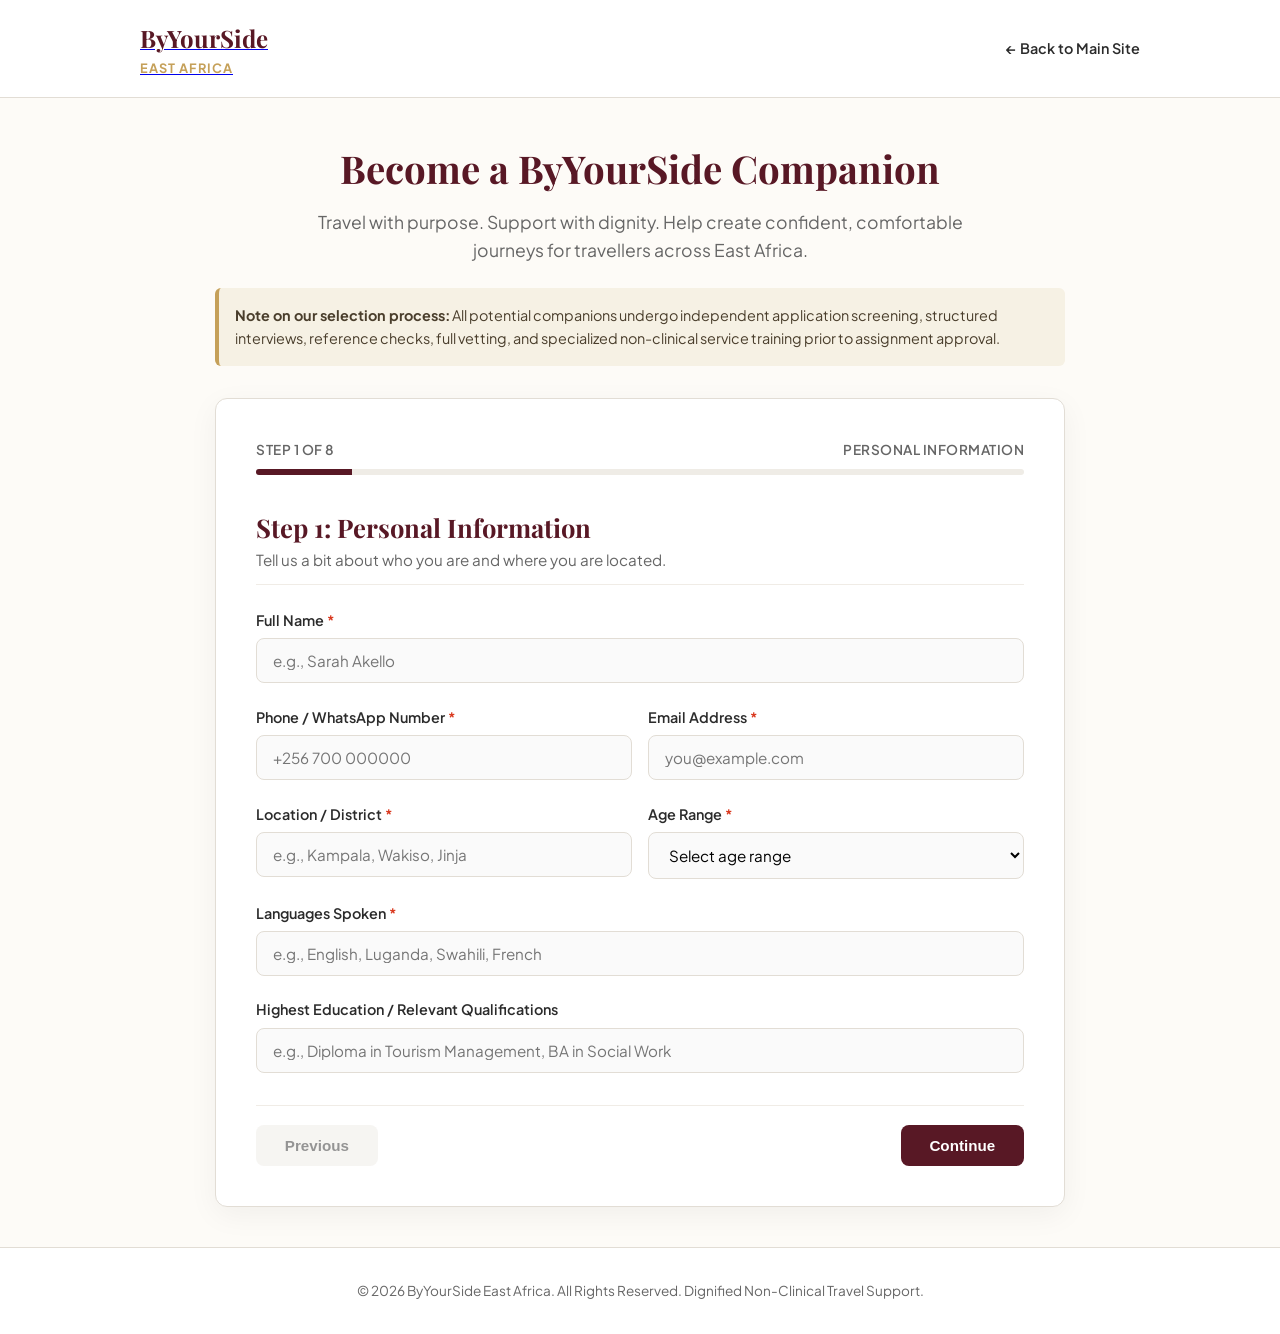
==== companion-application.html @ cb04f6d5 "Add files via upload" ====
<!DOCTYPE html>
<html lang="en">
<head>
    <meta charset="UTF-8">
    <meta name="viewport" content="width=device-width, initial-scale=1.0">
    <title>Become a ByYourSide Companion | ByYourSide East Africa</title>
    <!-- Brand Fonts -->
    <link rel="preconnect" href="https://fonts.googleapis.com">
    <link rel="preconnect" href="https://fonts.gstatic.com" crossorigin>
    <link href="https://fonts.googleapis.com/css2?family=Playfair+Display:ital,wght@0,600;0,700;1,400&family=Plus+Jakarta+Sans:wght@400;500;600;700&display=swap" rel="stylesheet">

    <style>
        /* ==========================================================================
           1. BRAND PALETTE & CSS VARIABLES
           ========================================================================== */
        :root {
            --primary-burgundy: #581825;
            --primary-hover: #40101a;
            --accent-gold: #C5A059;
            --sand-bg: #FDFBF7;
            --card-white: #FFFFFF;
            --text-dark: #2B2B2B;
            --text-muted: #666666;
            --border-color: #E2DDD5;
            --error-red: #D9381E;
            --success-green: #2E7D32;
            --radius: 12px;
            --shadow: 0 8px 30px rgba(0, 0, 0, 0.05);
        }

        /* Reset & Base Styles */
        * {
            box-sizing: border-box;
            margin: 0;
            padding: 0;
        }

        body {
            font-family: 'Plus Jakarta Sans', sans-serif;
            background-color: var(--sand-bg);
            color: var(--text-dark);
            line-height: 1.6;
            display: flex;
            flex-direction: column;
            min-height: 100vh;
        }

        h1, h2, h3, .logo-text {
            font-family: 'Playfair Display', serif;
        }

        /* Header / Brand Navigation */
        .app-header {
            background-color: var(--card-white);
            border-bottom: 1px solid var(--border-color);
            padding: 1.2rem 2rem;
        }

        .header-container {
            max-width: 1000px;
            margin: 0 auto;
            display: flex;
            justify-content: space-between;
            align-items: center;
        }

        .logo-text {
            font-size: 1.5rem;
            font-weight: 700;
            color: var(--primary-burgundy);
            text-decoration: none;
        }

        .logo-text small {
            font-size: 0.8rem;
            color: var(--accent-gold);
            display: block;
            font-family: 'Plus Jakarta Sans', sans-serif;
            letter-spacing: 1px;
            text-transform: uppercase;
        }

        .btn-back {
            text-decoration: none;
            color: var(--text-dark);
            font-size: 0.9rem;
            font-weight: 600;
            transition: color 0.2s ease;
        }

        .btn-back:hover {
            color: var(--primary-burgundy);
        }

        /* Main Container Layout */
        .main-wrapper {
            flex: 1;
            max-width: 850px;
            width: 90%;
            margin: 2.5rem auto;
        }

        /* Hero Text Card */
        .hero-card {
            text-align: center;
            margin-bottom: 2rem;
        }

        .hero-card h1 {
            font-size: 2.4rem;
            color: var(--primary-burgundy);
            margin-bottom: 0.5rem;
        }

        .tagline {
            font-size: 1.1rem;
            color: var(--text-muted);
            max-width: 650px;
            margin: 0 auto 1.5rem auto;
        }

        .process-notice {
            background-color: rgba(197, 160, 89, 0.12);
            border-left: 4px solid var(--accent-gold);
            padding: 1rem;
            border-radius: 6px;
            font-size: 0.9rem;
            text-align: left;
            color: #4A3E2C;
        }

        /* Multi-Step Card Structure */
        .form-container {
            background: var(--card-white);
            border: 1px solid var(--border-color);
            border-radius: var(--radius);
            padding: 2.5rem;
            box-shadow: var(--shadow);
        }

        /* Progress Bar */
        .progress-bar-wrapper {
            margin-bottom: 2rem;
        }

        .progress-status {
            display: flex;
            justify-content: space-between;
            font-size: 0.85rem;
            font-weight: 600;
            color: var(--text-muted);
            margin-bottom: 0.5rem;
            text-transform: uppercase;
            letter-spacing: 0.5px;
        }

        .progress-track {
            height: 6px;
            background: #EFECE6;
            border-radius: 3px;
            overflow: hidden;
        }

        .progress-fill {
            height: 100%;
            width: 12.5%;
            background-color: var(--primary-burgundy);
            transition: width 0.3s ease;
        }

        /* Step Logic Display */
        .form-step {
            display: none;
        }

        .form-step.active {
            display: block;
        }

        .step-header {
            margin-bottom: 1.5rem;
            border-bottom: 1px solid #F0ECE6;
            padding-bottom: 0.75rem;
        }

        .step-header h2 {
            color: var(--primary-burgundy);
            font-size: 1.6rem;
        }

        .step-header p {
            font-size: 0.95rem;
            color: var(--text-muted);
        }

        /* Form Inputs & Grids */
        .form-group {
            margin-bottom: 1.4rem;
            display: flex;
            flex-direction: column;
        }

        .form-grid-2 {
            display: grid;
            grid-template-columns: 1fr 1fr;
            gap: 1rem;
        }

        .form-grid-3 {
            display: grid;
            grid-template-columns: 1fr 1fr 1fr;
            gap: 1rem;
        }

        label {
            font-weight: 600;
            font-size: 0.9rem;
            margin-bottom: 0.4rem;
        }

        .req {
            color: var(--error-red);
        }

        input[type="text"],
        input[type="tel"],
        input[type="email"],
        input[type="file"],
        select,
        textarea {
            width: 100%;
            padding: 0.75rem 1rem;
            border: 1px solid var(--border-color);
            border-radius: 8px;
            font-family: inherit;
            font-size: 0.95rem;
            background-color: #FAFAFA;
            transition: border-color 0.2s;
        }

        input:focus, select:focus, textarea:focus {
            outline: none;
            border-color: var(--primary-burgundy);
            background-color: #FFF;
        }

        textarea {
            resize: vertical;
        }

        /* Checkbox Cards & Stacks */
        .checkbox-grid {
            display: grid;
            grid-template-columns: repeat(auto-fit, minmax(240px, 1fr));
            gap: 0.75rem;
        }

        .checkbox-stack {
            display: flex;
            flex-direction: column;
            gap: 0.75rem;
        }

        .checkbox-card {
            display: flex;
            align-items: center;
            gap: 0.6rem;
            border: 1px solid var(--border-color);
            padding: 0.75rem 1rem;
            border-radius: 8px;
            cursor: pointer;
            font-weight: 500;
            font-size: 0.9rem;
            background-color: #FAFAFA;
        }

        .checkbox-card:hover {
            border-color: var(--accent-gold);
            background-color: #FFF;
        }

        .checkbox-card input[type="checkbox"] {
            width: 16px;
            height: 16px;
            accent-color: var(--primary-burgundy);
        }

        .reference-block {
            background-color: #FAFAFA;
            border: 1px solid var(--border-color);
            padding: 1.2rem;
            border-radius: 8px;
            margin-bottom: 1.2rem;
        }

        .reference-block h3 {
            font-size: 1.1rem;
            color: var(--primary-burgundy);
            margin-bottom: 0.8rem;
        }

        /* Validation UI */
        .error-msg, .error-msg-checkbox {
            color: var(--error-red);
            font-size: 0.8rem;
            margin-top: 0.3rem;
            display: none;
        }

        .invalid input, .invalid select, .invalid textarea {
            border-color: var(--error-red);
        }

        .invalid .error-msg, .invalid .error-msg-checkbox {
            display: block;
        }

        .help-text {
            font-size: 0.8rem;
            color: var(--text-muted);
            margin-top: 0.2rem;
        }

        .security-note {
            font-size: 0.85rem;
            background-color: #F4F6F8;
            padding: 0.8rem 1rem;
            border-radius: 6px;
            color: var(--text-muted);
        }

        .declaration-card {
            background-color: #FAF8F5;
            border: 1px dashed var(--accent-gold);
            padding: 1.2rem;
            border-radius: 8px;
            font-style: italic;
            font-size: 0.95rem;
            margin-bottom: 1.2rem;
        }

        .checkbox-single {
            flex-direction: row;
            align-items: flex-start;
        }

        .checkbox-label {
            display: flex;
            gap: 0.6rem;
            font-weight: 500;
            font-size: 0.9rem;
            cursor: pointer;
        }

        .checkbox-label input {
            margin-top: 0.2rem;
            accent-color: var(--primary-burgundy);
        }

        /* Action Buttons */
        .form-actions {
            display: flex;
            justify-content: space-between;
            margin-top: 2rem;
            padding-top: 1.2rem;
            border-top: 1px solid #F0ECE6;
        }

        .btn {
            padding: 0.75rem 1.8rem;
            border-radius: 8px;
            font-weight: 600;
            font-size: 0.95rem;
            cursor: pointer;
            border: none;
            transition: all 0.2s ease;
        }

        .btn-primary {
            background-color: var(--primary-burgundy);
            color: #FFF;
        }

        .btn-primary:hover {
            background-color: var(--primary-hover);
        }

        .btn-secondary {
            background-color: #EFECE6;
            color: var(--text-dark);
        }

        .btn-secondary:hover {
            background-color: #E2DDD5;
        }

        .btn-secondary:disabled {
            opacity: 0.5;
            cursor: not-allowed;
        }

        .btn-submit {
            background-color: var(--accent-gold);
            color: #FFF;
        }

        .btn-submit:hover {
            background-color: #b08d4b;
        }

        /* Success Screen */
        .success-screen {
            text-align: center;
            padding: 2rem 1rem;
        }

        .success-icon {
            width: 60px;
            height: 60px;
            background-color: rgba(46, 125, 50, 0.1);
            color: var(--success-green);
            font-size: 2rem;
            border-radius: 50%;
            display: flex;
            align-items: center;
            justify-content: center;
            margin: 0 auto 1rem auto;
        }

        .success-screen h2 {
            color: var(--primary-burgundy);
            font-size: 2rem;
            margin-bottom: 0.5rem;
        }

        .app-id-box {
            background-color: #FAF8F5;
            border: 1px solid var(--accent-gold);
            padding: 1rem;
            border-radius: 8px;
            display: inline-block;
            margin: 1.5rem 0;
        }

        .app-id-box span {
            display: block;
            font-size: 0.85rem;
            color: var(--text-muted);
        }

        .app-id-box strong {
            font-size: 1.4rem;
            color: var(--primary-burgundy);
            letter-spacing: 1px;
        }

        .sub-text {
            font-size: 0.85rem;
            color: var(--text-muted);
            margin-bottom: 1.5rem;
        }

        /* Footer */
        .app-footer {
            text-align: center;
            padding: 2rem;
            font-size: 0.85rem;
            color: var(--text-muted);
            border-top: 1px solid var(--border-color);
            background-color: var(--card-white);
        }

        /* Responsive Query */
        @media (max-width: 768px) {
            .form-grid-2, .form-grid-3 {
                grid-template-columns: 1fr;
            }
            .form-container {
                padding: 1.5rem;
            }
            .hero-card h1 {
                font-size: 1.8rem;
            }
            .header-container {
                flex-direction: column;
                gap: 0.5rem;
                align-items: flex-start;
            }
        }
    </style>
</head>
<body>

    <!-- Header / Brand Bar -->
    <header class="app-header">
        <div class="header-container">
            <a href="https://kanyesigyeanthony79-byte.github.io/byyourSide-east-africa/" class="brand-logo">
                <span class="logo-text">ByYourSide <small>East Africa</small></span>
            </a>
            <a href="https://kanyesigyeanthony79-byte.github.io/byyourSide-east-africa/" class="btn-back">&larr; Back to Main Site</a>
        </div>
    </header>

    <main class="main-wrapper">
        <!-- Hero Section -->
        <section class="hero-card">
            <h1>Become a ByYourSide Companion</h1>
            <p class="tagline">Travel with purpose. Support with dignity. Help create confident, comfortable journeys for travellers across East Africa.</p>
            <div class="process-notice">
                <p><strong>Note on our selection process:</strong> All potential companions undergo independent application screening, structured interviews, reference checks, full vetting, and specialized non-clinical service training prior to assignment approval.</p>
            </div>
        </section>

        <!-- Application Container -->
        <div class="form-container">
            <!-- Progress Bar -->
            <div class="progress-bar-wrapper">
                <div class="progress-status">
                    <span>Step <span id="current-step-num">1</span> of 8</span>
                    <span id="step-title-display">Personal Information</span>
                </div>
                <div class="progress-track">
                    <div class="progress-fill" id="progress-fill"></div>
                </div>
            </div>

            <!-- Form Start -->
                <form id="companionForm" action="https://formsubmit.co/ajax/byyoursideeastafrica@gmail.com" method="POST" enctype="multipart/form-data" novalidate>
                    <input type="hidden" name="_subject" value="New ByYourSide Companion Application">
                    <input type="hidden" name="_template" value="table">
                    <input type="hidden" name="_captcha" value="true">
                    <input type="text" name="_honey" style="display:none" tabindex="-1" autocomplete="off">
                
                <!-- STEP 1: Personal Information -->
                <div class="form-step active" data-step="1">
                    <div class="step-header">
                        <h2>Step 1: Personal Information</h2>
                        <p>Tell us a bit about who you are and where you are located.</p>
                    </div>

                    <div class="form-group">
                        <label for="fullName">Full Name <span class="req">*</span></label>
                        <input type="text" id="fullName" name="fullName" required placeholder="e.g., Sarah Akello">
                        <span class="error-msg">Please enter your full name.</span>
                    </div>

                    <div class="form-grid-2">
                        <div class="form-group">
                            <label for="phone">Phone / WhatsApp Number <span class="req">*</span></label>
                            <input type="tel" id="phone" name="phone" required placeholder="+256 700 000000">
                            <span class="error-msg">Valid contact number required.</span>
                        </div>
                        <div class="form-group">
                            <label for="email">Email Address <span class="req">*</span></label>
                            <input type="email" id="email" name="email" required placeholder="you@example.com">
                            <span class="error-msg">Valid email address required.</span>
                        </div>
                    </div>

                    <div class="form-grid-2">
                        <div class="form-group">
                            <label for="location">Location / District <span class="req">*</span></label>
                            <input type="text" id="location" name="location" required placeholder="e.g., Kampala, Wakiso, Jinja">
                            <span class="error-msg">Please specify your primary location.</span>
                        </div>
                        <div class="form-group">
                            <label for="ageRange">Age Range <span class="req">*</span></label>
                            <select id="ageRange" name="ageRange" required>
                                <option value="" disabled selected>Select age range</option>
                                <option value="21-29">21 – 29</option>
                                <option value="30-39">30 – 39</option>
                                <option value="40-49">40 – 49</option>
                                <option value="50+">50+</option>
                            </select>
                            <span class="error-msg">Please select an age range.</span>
                        </div>
                    </div>

                    <div class="form-group">
                        <label for="languages">Languages Spoken <span class="req">*</span></label>
                        <input type="text" id="languages" name="languages" required placeholder="e.g., English, Luganda, Swahili, French">
                        <span class="error-msg">Please specify languages spoken.</span>
                    </div>

                    <div class="form-group">
                        <label for="education">Highest Education / Relevant Qualifications</label>
                        <input type="text" id="education" name="education" placeholder="e.g., Diploma in Tourism Management, BA in Social Work">
                    </div>
                </div>

                <!-- STEP 2: Experience & Background -->
                <div class="form-step" data-step="2">
                    <div class="step-header">
                        <h2>Step 2: Experience & Background</h2>
                        <p>Provide details on your professional background and relevant skillsets.</p>
                    </div>

                    <div class="form-group">
                        <label for="professionalBackground">Professional / Work Background <span class="req">*</span></label>
                        <textarea id="professionalBackground" name="professionalBackground" rows="3" required placeholder="Briefly describe your career history to date..."></textarea>
                        <span class="error-msg">Please summarize your professional background.</span>
                    </div>

                    <div class="form-group">
                        <label for="tourismExperience">Tourism, Hospitality, or Guiding Experience</label>
                        <textarea id="tourismExperience" name="tourismExperience" rows="2" placeholder="Describe any relevant experience in hospitality, travel, or tours..."></textarea>
                    </div>

                    <div class="form-group">
                        <label for="caregivingExperience">Caregiving, Personal Assistance, or Volunteer Support Experience</label>
                        <textarea id="caregivingExperience" name="caregivingExperience" rows="2" placeholder="Detail any non-clinical care or support roles you have held..."></textarea>
                    </div>

                    <div class="form-group">
                        <label for="relevantSkills">Relevant Core Skills <span class="req">*</span></label>
                        <input type="text" id="relevantSkills" name="relevantSkills" required placeholder="e.g., Problem-solving, active listening, mobility assistance, schedule management">
                        <span class="error-msg">Please list your relevant skills.</span>
                    </div>

                    <div class="form-grid-3">
                        <div class="form-group">
                            <label for="drivingExperience">Valid Driving License?</label>
                            <select id="drivingExperience" name="drivingExperience">
                                <option value="No">No</option>
                                <option value="Yes (Manual & Automatic)">Yes (Manual & Automatic)</option>
                                <option value="Yes (Automatic Only)">Yes (Automatic Only)</option>
                            </select>
                        </div>
                        <div class="form-group">
                            <label for="firstAid">Valid First Aid Training?</label>
                            <select id="firstAid" name="firstAid">
                                <option value="No">No</option>
                                <option value="Yes (Current)">Yes (Current)</option>
                                <option value="Yes (Expired)">Yes (Expired)</option>
                            </select>
                        </div>
                        <div class="form-group">
                            <label for="otherCertifications">Other Certifications</label>
                            <input type="text" id="otherCertifications" name="otherCertifications" placeholder="e.g., Customer Care, Safeguarding">
                        </div>
                    </div>
                </div>

                <!-- STEP 3: Companion Experience -->
                <div class="form-step" data-step="3">
                    <div class="step-header">
                        <h2>Step 3: Companion Experience & Services</h2>
                        <p>Help us understand who you have experience supporting and what non-clinical services you are comfortable providing.</p>
                    </div>

                    <div class="form-group">
                        <label>Have you had experience supporting the following? (Select all that apply) <span class="req">*</span></label>
                        <div class="checkbox-grid">
                            <label class="checkbox-card"><input type="checkbox" name="companionExp" value="Elderly travellers"> Elderly travellers</label>
                            <label class="checkbox-card"><input type="checkbox" name="companionExp" value="Wheelchair users / Mobility support"> Wheelchair users / Mobility support</label>
                            <label class="checkbox-card"><input type="checkbox" name="companionExp" value="Children & Youth"> Children & Youth</label>
                            <label class="checkbox-card"><input type="checkbox" name="companionExp" value="Families"> Families</label>
                            <label class="checkbox-card"><input type="checkbox" name="companionExp" value="Solo travellers"> Solo travellers</label>
                            <label class="checkbox-card"><input type="checkbox" name="companionExp" value="General personal assistance"> General personal assistance</label>
                        </div>
                        <span class="error-msg-checkbox">Select at least one experience type.</span>
                    </div>

                    <div class="form-group">
                        <label>What types of assistance are you comfortable providing? (Select all that apply) <span class="req">*</span></label>
                        <div class="checkbox-grid">
                            <label class="checkbox-card"><input type="checkbox" name="assistanceTypes" value="Airport assistance"> Airport navigation & check-in</label>
                            <label class="checkbox-card"><input type="checkbox" name="assistanceTypes" value="Hotel check-in support"> Hotel check-in & orientation</label>
                            <label class="checkbox-card"><input type="checkbox" name="assistanceTypes" value="Walking & mobility assistance"> Walking & mobility support</label>
                            <label class="checkbox-card"><input type="checkbox" name="assistanceTypes" value="Luggages & belongings"> Luggage & belongings management</label>
                            <label class="checkbox-card"><input type="checkbox" name="assistanceTypes" value="Meal assistance"> Mealtime companionship/assistance</label>
                            <label class="checkbox-card"><input type="checkbox" name="assistanceTypes" value="Shopping & errands"> Shopping & local errands</label>
                            <label class="checkbox-card"><input type="checkbox" name="assistanceTypes" value="Activity accompaniment"> Excursion & activity accompaniment</label>
                            <label class="checkbox-card"><input type="checkbox" name="assistanceTypes" value="General companionship"> Conversational & general companionship</label>
                            <label class="checkbox-card"><input type="checkbox" name="assistanceTypes" value="Agreed non-clinical personal hygiene"> Agreed non-clinical personal hygiene</label>
                        </div>
                        <span class="error-msg-checkbox">Select at least one assistance type.</span>
                    </div>

                    <div class="security-note">
                        <small><em>Note: ByYourSide East Africa is a non-clinical service agency. Companions do not perform clinical nursing or medical tasks.</em></small>
                    </div>
                </div>

                <!-- STEP 4: Availability -->
                <div class="form-step" data-step="4">
                    <div class="step-header">
                        <h2>Step 4: Travel & Availability</h2>
                        <p>Let us know your current schedule and willingness to travel.</p>
                    </div>

                    <div class="form-grid-2">
                        <div class="form-group">
                            <label for="assignmentType">Preferred Assignment Duration <span class="req">*</span></label>
                            <select id="assignmentType" name="assignmentType" required>
                                <option value="" disabled selected>Select option</option>
                                <option value="Day Assignments Only">Day Assignments Only</option>
                                <option value="Multi-Day Assignments Only">Multi-Day Assignments Only</option>
                                <option value="Both Day and Multi-Day">Both Day and Multi-Day Assignments</option>
                            </select>
                            <span class="error-msg">Please select an assignment preference.</span>
                        </div>
                        <div class="form-group">
                            <label for="noticePeriod">Minimum Notice Period Needed <span class="req">*</span></label>
                            <select id="noticePeriod" name="noticePeriod" required>
                                <option value="" disabled selected>Select notice time</option>
                                <option value="Immediate (24 hours)">Immediate (Within 24 hours)</option>
                                <option value="2-3 Days">2–3 Days</option>
                                <option value="1 Week">1 Week</option>
                                <option value="2+ Weeks">2+ Weeks</option>
                            </select>
                            <span class="error-msg">Please specify your required notice period.</span>
                        </div>
                    </div>

                    <div class="form-group">
                        <label>Geographic Travel Availability <span class="req">*</span></label>
                        <div class="checkbox-stack">
                            <label class="checkbox-card"><input type="checkbox" name="travelScope" value="Home District Only"> Travel within my home district only</label>
                            <label class="checkbox-card"><input type="checkbox" name="travelScope" value="Across Uganda"> Willing to travel across Uganda</label>
                            <label class="checkbox-card"><input type="checkbox" name="travelScope" value="Across East Africa"> Willing to travel across East Africa (Regionally)</label>
                        </div>
                        <span class="error-msg-checkbox">Please select at least one travel option.</span>
                    </div>
                </div>

                <!-- STEP 5: Personality & Motivation -->
                <div class="form-step" data-step="5">
                    <div class="step-header">
                        <h2>Step 5: Motivation & Scenario Responses</h2>
                        <p>Help us understand your values, empathy, and approach to client care.</p>
                    </div>

                    <div class="form-group">
                        <label for="motivation">Why do you want to become a ByYourSide Companion? <span class="req">*</span></label>
                        <textarea id="motivation" name="motivation" rows="3" required placeholder="Share what draws you to this role..."></textarea>
                        <span class="error-msg">Please complete this response.</span>
                    </div>

                    <div class="form-group">
                        <label for="carePhilosophy">What does excellent care and companionship mean to you? <span class="req">*</span></label>
                        <textarea id="carePhilosophy" name="carePhilosophy" rows="3" required placeholder="Describe your philosophy on hospitality and personal support..."></textarea>
                        <span class="error-msg">Please complete this response.</span>
                    </div>

                    <div class="form-group">
                        <label for="scenarioResponse">How would you handle a traveller who is anxious, frustrated, or uncomfortable? <span class="req">*</span></label>
                        <textarea id="scenarioResponse" name="scenarioResponse" rows="3" required placeholder="Walk us through your approach..."></textarea>
                        <span class="error-msg">Please complete this response.</span>
                    </div>

                    <div class="form-group">
                        <label for="pastStory">Tell us about a time you helped someone who needed extra support. <span class="req">*</span></label>
                        <textarea id="pastStory" name="pastStory" rows="3" required placeholder="Describe a real experience highlighting your empathy and problem-solving..."></textarea>
                        <span class="error-msg">Please complete this response.</span>
                    </div>
                </div>

                <!-- STEP 6: References -->
                <div class="form-step" data-step="6">
                    <div class="step-header">
                        <h2>Step 6: References</h2>
                        <p>Provide contact details for two professional or character references.</p>
                    </div>

                    <div class="reference-block">
                        <h3>Reference 1</h3>
                        <div class="form-grid-2">
                            <div class="form-group">
                                <label for="ref1Name">Full Name <span class="req">*</span></label>
                                <input type="text" id="ref1Name" name="ref1Name" required>
                                <span class="error-msg">Required field.</span>
                            </div>
                            <div class="form-group">
                                <label for="ref1Rel">Relationship / Role <span class="req">*</span></label>
                                <input type="text" id="ref1Rel" name="ref1Rel" placeholder="e.g., Former Manager" required>
                                <span class="error-msg">Required field.</span>
                            </div>
                        </div>
                        <div class="form-grid-2">
                            <div class="form-group">
                                <label for="ref1Phone">Phone Number <span class="req">*</span></label>
                                <input type="tel" id="ref1Phone" name="ref1Phone" required>
                                <span class="error-msg">Required field.</span>
                            </div>
                            <div class="form-group">
                                <label for="ref1Email">Email Address</label>
                                <input type="email" id="ref1Email" name="ref1Email">
                            </div>
                        </div>
                    </div>

                    <div class="reference-block">
                        <h3>Reference 2</h3>
                        <div class="form-grid-2">
                            <div class="form-group">
                                <label for="ref2Name">Full Name <span class="req">*</span></label>
                                <input type="text" id="ref2Name" name="ref2Name" required>
                                <span class="error-msg">Required field.</span>
                            </div>
                            <div class="form-group">
                                <label for="ref2Rel">Relationship / Role <span class="req">*</span></label>
                                <input type="text" id="ref2Rel" name="ref2Rel" placeholder="e.g., Senior Colleague" required>
                                <span class="error-msg">Required field.</span>
                            </div>
                        </div>
                        <div class="form-grid-2">
                            <div class="form-group">
                                <label for="ref2Phone">Phone Number <span class="req">*</span></label>
                                <input type="tel" id="ref2Phone" name="ref2Phone" required>
                                <span class="error-msg">Required field.</span>
                            </div>
                            <div class="form-group">
                                <label for="ref2Email">Email Address</label>
                                <input type="email" id="ref2Email" name="ref2Email">
                            </div>
                        </div>
                    </div>
                </div>

                <!-- STEP 7: Documents -->
                <div class="form-step" data-step="7">
                    <div class="step-header">
                        <h2>Step 7: Supporting Documents</h2>
                        <p>Attach your CV and relevant training certificates (PDF, DOCX, JPG, PNG under 5MB).</p>
                    </div>

                    <div class="form-group">
                        <label for="cvFile">Curriculum Vitae (CV) / Resume <span class="req">*</span></label>
                        <input type="file" id="cvFile" name="cvFile" accept=".pdf,.doc,.docx" required>
                        <span class="error-msg">Please upload your CV (PDF or DOCX).</span>
                    </div>

                    <div class="form-group">
                        <label for="certFiles">Certificates or Supporting Documents (Optional)</label>
                        <input type="file" id="certFiles" name="certFiles" accept=".pdf,.doc,.docx,.jpg,.png" multiple>
                        <small class="help-text">You may select multiple files for First Aid, training, or character letters.</small>
                    </div>

                    <div class="security-note">
                        <p><strong>Privacy Guarantee:</strong> We do not ask for identity cards, passports, or financial credentials at this preliminary stage. Documents provided are strictly used for recruitment vetting.</p>
                    </div>
                </div>

                <!-- STEP 8: Declaration -->
                <div class="form-step" data-step="8">
                    <div class="step-header">
                        <h2>Step 8: Final Declaration</h2>
                        <p>Please review and confirm your submission details.</p>
                    </div>

                    <div class="declaration-card">
                        <p>“I confirm that the information provided in this application is accurate to the best of my knowledge. I understand that submitting this application does not guarantee selection and that shortlisted applicants may be required to complete interviews, reference checks, full background vetting, and training before approval.”</p>
                    </div>

                    <div class="form-group checkbox-single">
                        <label class="checkbox-label">
                            <input type="checkbox" id="consent" name="consent" required>
                            <span>I agree to the declaration above and give consent for ByYourSide East Africa to review my provided information for recruitment purposes. <span class="req">*</span></span>
                        </label>
                        <span class="error-msg">You must accept the declaration to submit.</span>
                    </div>
                </div>

                <!-- Form Controls -->
                <div class="form-actions">
                    <button type="button" id="btn-prev" class="btn btn-secondary" disabled>Previous</button>
                    <button type="button" id="btn-next" class="btn btn-primary">Continue</button>
                    <button type="submit" id="btn-submit" class="btn btn-submit" style="display: none;">Submit Application</button>
                </div>
            </form>

            <!-- SUCCESS CONFIRMATION SCREEN (Hidden initially) -->
            <div id="success-screen" class="success-screen" style="display: none;">
                <div class="success-icon">&#10003;</div>
                <h2>Application Received</h2>
                <p>Thank you for applying to become a ByYourSide Companion. Our recruitment team will review your application details and reach out directly if you are shortlisted for the interview and vetting stage.</p>
                <div class="app-id-box">
                    <span>Your Application ID:</span>
                    <strong id="display-app-id">BYS-APP-00000</strong>
                </div>
                <p class="sub-text">Please keep this ID for reference when contacting our recruitment office.</p>
                <a href="https://kanyesigyeanthony79-byte.github.io/byyourSide-east-africa/" class="btn btn-primary">Return to Homepage</a>
            </div>
        </div>
    </main>

    <footer class="app-footer">
        <p>&copy; 2026 ByYourSide East Africa. All Rights Reserved. Dignified Non-Clinical Travel Support.</p>
    </footer>

    <!-- Inline Application Script -->
    <script>
        document.addEventListener("DOMContentLoaded", () => {
            let currentStep = 1;
            const totalSteps = 8;

            const form = document.getElementById("companionForm");
            const steps = document.querySelectorAll(".form-step");
            const prevBtn = document.getElementById("btn-prev");
            const nextBtn = document.getElementById("btn-next");
            const submitBtn = document.getElementById("btn-submit");
            const progressFill = document.getElementById("progress-fill");
            const currentStepNum = document.getElementById("current-step-num");
            const stepTitleDisplay = document.getElementById("step-title-display");
            const successScreen = document.getElementById("success-screen");
            const displayAppId = document.getElementById("display-app-id");

            const stepTitles = [
                "Personal Information",
                "Experience & Background",
                "Companion Experience",
                "Travel & Availability",
                "Motivation & Scenarios",
                "References",
                "Supporting Documents",
                "Final Declaration"
            ];

            function generateAppID() {
                const randomNum = Math.floor(10000 + Math.random() * 90000);
                return `BYS-APP-${randomNum}`;
            }

            function updateStepDisplay() {
                steps.forEach((step) => {
                    step.classList.remove("active");
                    if (parseInt(step.dataset.step) === currentStep) {
                        step.classList.add("active");
                    }
                });

                currentStepNum.textContent = currentStep;
                stepTitleDisplay.textContent = stepTitles[currentStep - 1];
                progressFill.style.width = `${(currentStep / totalSteps) * 100}%`;

                prevBtn.disabled = currentStep === 1;

                if (currentStep === totalSteps) {
                    nextBtn.style.display = "none";
                    submitBtn.style.display = "inline-block";
                } else {
                    nextBtn.style.display = "inline-block";
                    submitBtn.style.display = "none";
                }

                window.scrollTo({ top: 100, behavior: "smooth" });
            }

            function validateCurrentStep() {
                const activeStepElement = document.querySelector(`.form-step[data-step="${currentStep}"]`);
                let isValid = true;

                activeStepElement.querySelectorAll(".invalid").forEach(el => el.classList.remove("invalid"));

                const requiredInputs = activeStepElement.querySelectorAll("[required]");
                requiredInputs.forEach((input) => {
                    if (input.type === "checkbox" && !input.checked) {
                        input.closest(".form-group").classList.add("invalid");
                        isValid = false;
                    } else if (input.type !== "checkbox" && !input.value.trim()) {
                        input.closest(".form-group").classList.add("invalid");
                        isValid = false;
                    } else if (input.type === "email" && input.value) {
                        const emailPattern = /^[^\s@]+@[^\s@]+\.[^\s@]+$/;
                        if (!emailPattern.test(input.value)) {
                            input.closest(".form-group").classList.add("invalid");
                            isValid = false;
                        }
                    }
                });

                if (currentStep === 3) {
                    const expChecked = activeStepElement.querySelectorAll('input[name="companionExp"]:checked');
                    const typeChecked = activeStepElement.querySelectorAll('input[name="assistanceTypes"]:checked');

                    if (expChecked.length === 0) {
                        activeStepElement.querySelectorAll('input[name="companionExp"]')[0].closest(".form-group").classList.add("invalid");
                        isValid = false;
                    }
                    if (typeChecked.length === 0) {
                        activeStepElement.querySelectorAll('input[name="assistanceTypes"]')[0].closest(".form-group").classList.add("invalid");
                        isValid = false;
                    }
                }

                if (currentStep === 4) {
                    const travelChecked = activeStepElement.querySelectorAll('input[name="travelScope"]:checked');
                    if (travelChecked.length === 0) {
                        activeStepElement.querySelectorAll('input[name="travelScope"]')[0].closest(".form-group").classList.add("invalid");
                        isValid = false;
                    }
                }

                if (currentStep === 7) {
                    const cvInput = document.getElementById("cvFile");
                    const certInput = document.getElementById("certFiles");
                    let totalFileSize = 0;
                    if (cvInput.files.length > 0) {
                        const fileSize = cvInput.files[0].size / 1024 / 1024;
                        totalFileSize += cvInput.files[0].size;
                        if (fileSize > 5) { alert("CV File size exceeds 5MB limit."); isValid = false; }
                    }
                    for (const file of certInput.files) totalFileSize += file.size;
                    if (totalFileSize / 1024 / 1024 > 10) {
                        alert("The combined size of your CV and supporting documents must not exceed 10MB.");
                        isValid = false;
                    }
                }

                return isValid;
            }

            nextBtn.addEventListener("click", () => {
                if (validateCurrentStep()) {
                    if (currentStep < totalSteps) {
                        currentStep++;
                        updateStepDisplay();
                    }
                }
            });

            prevBtn.addEventListener("click", () => {
                if (currentStep > 1) {
                    currentStep--;
                    updateStepDisplay();
                }
            });

            form.addEventListener("submit", async (e) => {
                e.preventDefault();

                if (!validateCurrentStep()) return;

                submitBtn.disabled = true;
                submitBtn.textContent = "Submitting Application...";

                const generatedAppID = generateAppID();
                const formData = new FormData(form);
                formData.append("Application ID", generatedAppID);
                formData.append("Application Date", new Date().toISOString().split('T')[0]);
                formData.append("Application Status", "NEW");

                try {
                    const response = await fetch(form.action, {
                        method: "POST",
                        body: formData,
                        headers: { "Accept": "application/json" }
                    });

                    if (response.ok) {
                        form.style.display = "none";
                        document.querySelector(".progress-bar-wrapper").style.display = "none";
                        displayAppId.textContent = generatedAppID;
                        successScreen.style.display = "block";
                        window.scrollTo({ top: 100, behavior: "smooth" });
                    } else {
                        let message = "Application submission failed. Please try again.";
                        try {
                            const result = await response.json();
                            if (result.message) message = result.message;
                        } catch (_) { /* Keep the generic message for non-JSON errors. */ }
                        alert(message);
                        submitBtn.disabled = false;
                        submitBtn.textContent = "Submit Application";
                    }
                } catch (err) {
                    alert("The application could not be sent. Please check your internet connection and try again, or contact ByYourSide East Africa directly.");
                    submitBtn.disabled = false;
                    submitBtn.textContent = "Submit Application";
                }
            });
        });
    </script>
</body>
</html>
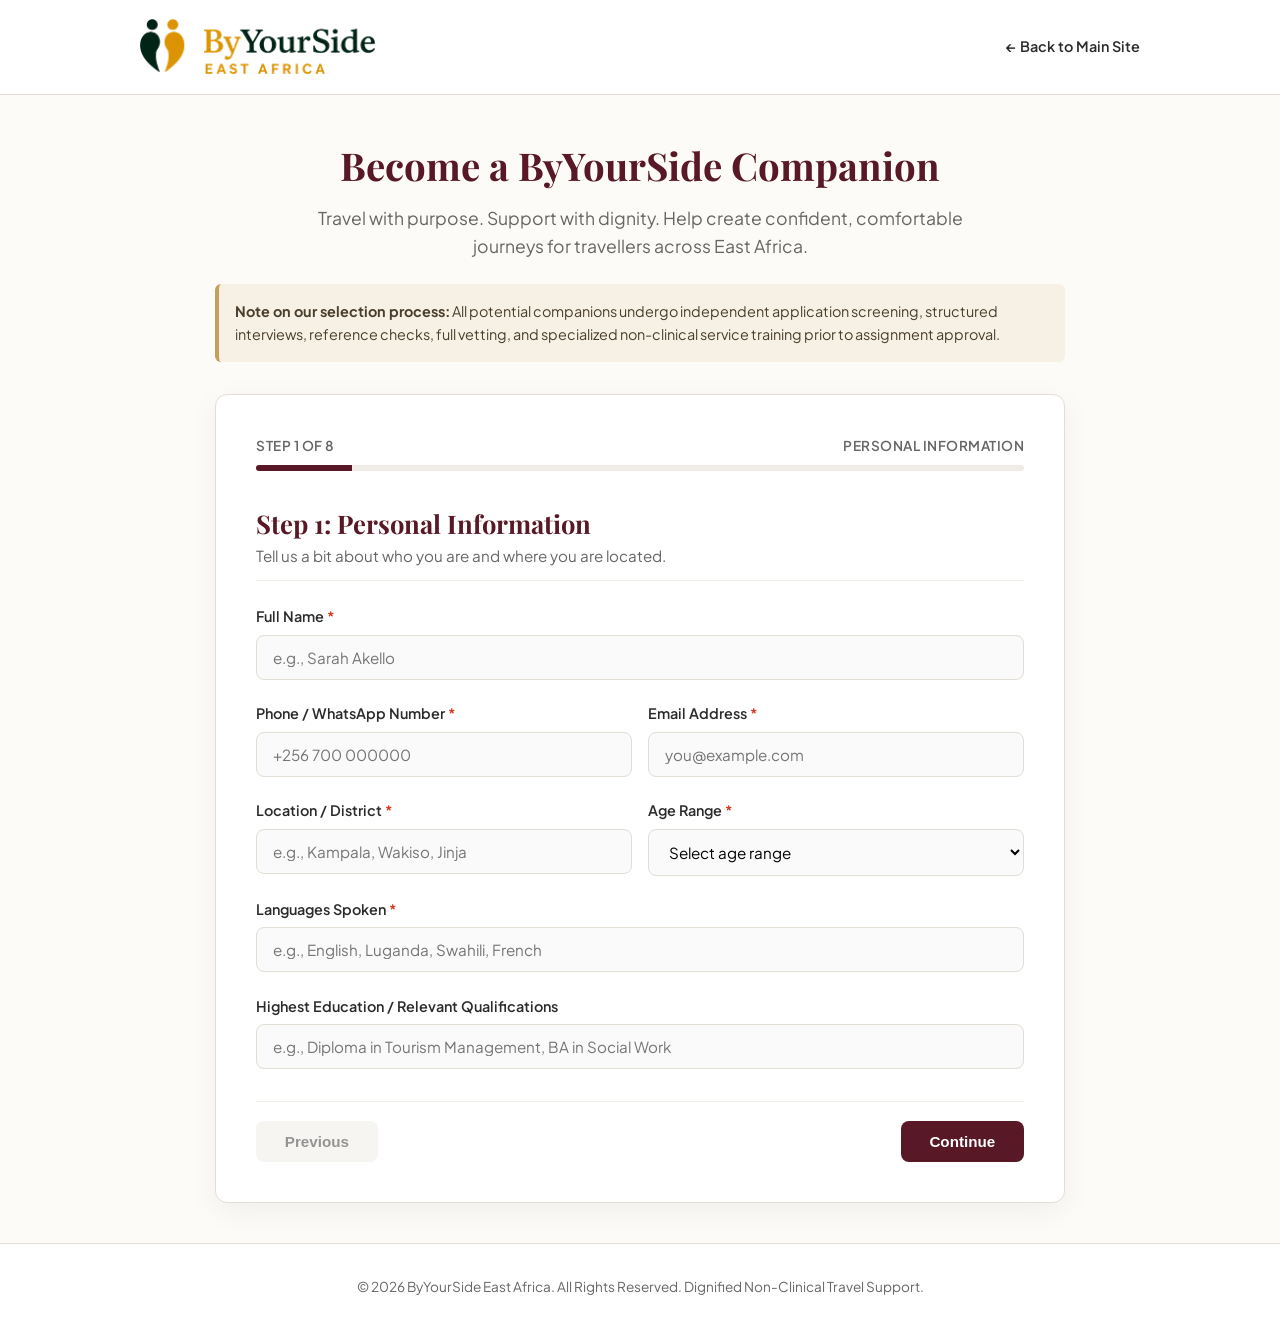
==== commit 16c84e0e: "Add files via upload" ====
--- a/companion-application.html
+++ b/companion-application.html
@@ -64,20 +64,10 @@
             align-items: center;
         }
 
-        .logo-text {
-            font-size: 1.5rem;
-            font-weight: 700;
-            color: var(--primary-burgundy);
-            text-decoration: none;
-        }
-
-        .logo-text small {
-            font-size: 0.8rem;
-            color: var(--accent-gold);
+        .app-logo {
             display: block;
-            font-family: 'Plus Jakarta Sans', sans-serif;
-            letter-spacing: 1px;
-            text-transform: uppercase;
+            width: 235px;
+            height: auto;
         }
 
         .btn-back {
@@ -486,6 +476,9 @@
                 gap: 0.5rem;
                 align-items: flex-start;
             }
+            .app-logo {
+                width: 210px;
+            }
         }
     </style>
 </head>
@@ -495,7 +488,7 @@
     <header class="app-header">
         <div class="header-container">
             <a href="https://kanyesigyeanthony79-byte.github.io/byyourSide-east-africa/" class="brand-logo">
-                <span class="logo-text">ByYourSide <small>East Africa</small></span>
+                <img class="app-logo" src="assets/byyourside-logo-color.png" alt="ByYourSide East Africa">
             </a>
             <a href="https://kanyesigyeanthony79-byte.github.io/byyourSide-east-africa/" class="btn-back">&larr; Back to Main Site</a>
         </div>
@@ -525,7 +518,7 @@
             </div>
 
             <!-- Form Start -->
-                <form id="companionForm" action="https://formsubmit.co/ajax/byyoursideeastafrica@gmail.com" method="POST" enctype="multipart/form-data" novalidate>
+                <form id="companionForm" action="https://formsubmit.co/byyoursideeastafrica@gmail.com" method="POST" enctype="multipart/form-data" novalidate>
                     <input type="hidden" name="_subject" value="New ByYourSide Companion Application">
                     <input type="hidden" name="_template" value="table">
                     <input type="hidden" name="_captcha" value="true">
@@ -905,6 +898,14 @@
             const stepTitleDisplay = document.getElementById("step-title-display");
             const successScreen = document.getElementById("success-screen");
             const displayAppId = document.getElementById("display-app-id");
+
+            const submittedId = new URLSearchParams(window.location.search).get("application_id");
+            if (submittedId) {
+                form.style.display = "none";
+                document.querySelector(".progress-bar-wrapper").style.display = "none";
+                displayAppId.textContent = submittedId;
+                successScreen.style.display = "block";
+            }
 
             const stepTitles = [
                 "Personal Information",
@@ -1027,7 +1028,7 @@
                 }
             });
 
-            form.addEventListener("submit", async (e) => {
+            form.addEventListener("submit", (e) => {
                 e.preventDefault();
 
                 if (!validateCurrentStep()) return;
@@ -1036,39 +1037,23 @@
                 submitBtn.textContent = "Submitting Application...";
 
                 const generatedAppID = generateAppID();
-                const formData = new FormData(form);
-                formData.append("Application ID", generatedAppID);
-                formData.append("Application Date", new Date().toISOString().split('T')[0]);
-                formData.append("Application Status", "NEW");
-
-                try {
-                    const response = await fetch(form.action, {
-                        method: "POST",
-                        body: formData,
-                        headers: { "Accept": "application/json" }
-                    });
-
-                    if (response.ok) {
-                        form.style.display = "none";
-                        document.querySelector(".progress-bar-wrapper").style.display = "none";
-                        displayAppId.textContent = generatedAppID;
-                        successScreen.style.display = "block";
-                        window.scrollTo({ top: 100, behavior: "smooth" });
-                    } else {
-                        let message = "Application submission failed. Please try again.";
-                        try {
-                            const result = await response.json();
-                            if (result.message) message = result.message;
-                        } catch (_) { /* Keep the generic message for non-JSON errors. */ }
-                        alert(message);
-                        submitBtn.disabled = false;
-                        submitBtn.textContent = "Submit Application";
+                const addHiddenField = (name, value) => {
+                    let input = form.querySelector(`input[name="${name}"]`);
+                    if (!input) {
+                        input = document.createElement("input");
+                        input.type = "hidden";
+                        input.name = name;
+                        form.appendChild(input);
                     }
-                } catch (err) {
-                    alert("The application could not be sent. Please check your internet connection and try again, or contact ByYourSide East Africa directly.");
-                    submitBtn.disabled = false;
-                    submitBtn.textContent = "Submit Application";
-                }
+                    input.value = value;
+                };
+                addHiddenField("Application ID", generatedAppID);
+                addHiddenField("Application Date", new Date().toISOString().split('T')[0]);
+                addHiddenField("Application Status", "NEW");
+                addHiddenField("_next", `${window.location.origin}${window.location.pathname}?application_id=${encodeURIComponent(generatedAppID)}`);
+
+                // Native multipart POST is required for FormSubmit to include attachments.
+                HTMLFormElement.prototype.submit.call(form);
             });
         });
     </script>
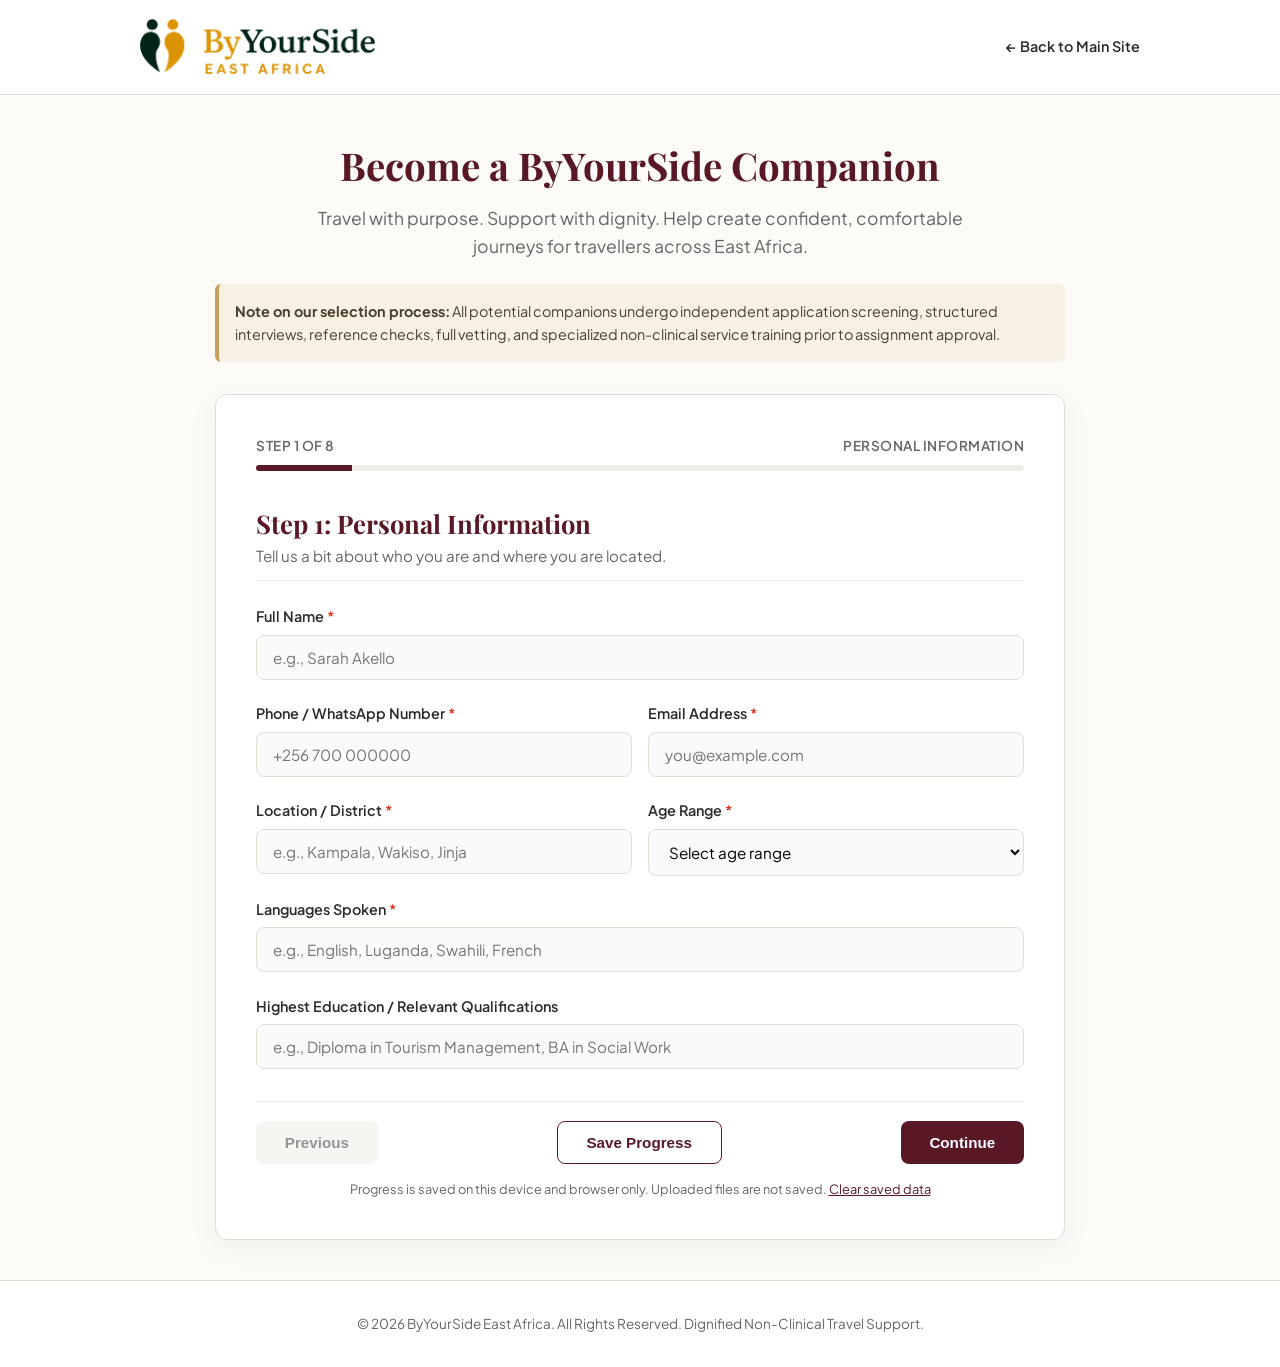
==== commit 7dde1727: "Add files via upload" ====
--- a/companion-application.html
+++ b/companion-application.html
@@ -389,6 +389,68 @@
             cursor: not-allowed;
         }
 
+        .btn-save {
+            background-color: transparent;
+            color: var(--primary-burgundy);
+            border: 1.5px solid var(--primary-burgundy);
+        }
+
+        .btn-save:hover {
+            background-color: rgba(88, 24, 37, 0.06);
+        }
+
+        .form-actions {
+            flex-wrap: wrap;
+            gap: 0.75rem;
+        }
+
+        .save-note {
+            font-size: 0.8rem;
+            color: var(--text-muted);
+            margin-top: 0.9rem;
+            text-align: center;
+        }
+
+        .save-note a {
+            color: var(--primary-burgundy);
+            cursor: pointer;
+            text-decoration: underline;
+        }
+
+        .draft-banner {
+            display: none;
+            background: rgba(46, 125, 50, 0.08);
+            border-left: 4px solid var(--success-green);
+            padding: 0.8rem 1rem;
+            border-radius: 6px;
+            font-size: 0.9rem;
+            margin-bottom: 1.5rem;
+        }
+
+        .toast {
+            position: fixed;
+            left: 50%;
+            bottom: 24px;
+            transform: translateX(-50%) translateY(20px);
+            background: var(--success-green);
+            color: #FFF;
+            padding: 0.7rem 1.2rem;
+            border-radius: 8px;
+            font-size: 0.9rem;
+            font-weight: 600;
+            opacity: 0;
+            pointer-events: none;
+            transition: all 0.3s ease;
+            z-index: 1000;
+            max-width: 90%;
+            text-align: center;
+        }
+
+        .toast.show {
+            opacity: 1;
+            transform: translateX(-50%) translateY(0);
+        }
+
         .btn-submit {
             background-color: var(--accent-gold);
             color: #FFF;
@@ -487,10 +549,10 @@
     <!-- Header / Brand Bar -->
     <header class="app-header">
         <div class="header-container">
-            <a href="https://kanyesigyeanthony79-byte.github.io/byyourSide-east-africa/" class="brand-logo">
+            <a href="index.html" class="brand-logo">
                 <img class="app-logo" src="assets/byyourside-logo-color.png" alt="ByYourSide East Africa">
             </a>
-            <a href="https://kanyesigyeanthony79-byte.github.io/byyourSide-east-africa/" class="btn-back">&larr; Back to Main Site</a>
+            <a href="index.html" class="btn-back">&larr; Back to Main Site</a>
         </div>
     </header>
 
@@ -515,6 +577,10 @@
                 <div class="progress-track">
                     <div class="progress-fill" id="progress-fill"></div>
                 </div>
+            </div>
+
+            <div id="draft-banner" class="draft-banner">
+                Welcome back! We restored your saved progress. Please re-attach your documents on Step 7, as files cannot be saved.
             </div>
 
             <!-- Form Start -->
@@ -815,7 +881,7 @@
                 <div class="form-step" data-step="7">
                     <div class="step-header">
                         <h2>Step 7: Supporting Documents</h2>
-                        <p>Attach your CV and relevant training certificates (PDF, DOCX, JPG, PNG under 5MB).</p>
+                        <p>Attach your CV and relevant training certificates (PDF, DOCX, JPG, PNG, combined size under 4MB).</p>
                     </div>
 
                     <div class="form-group">
@@ -858,9 +924,11 @@
                 <!-- Form Controls -->
                 <div class="form-actions">
                     <button type="button" id="btn-prev" class="btn btn-secondary" disabled>Previous</button>
+                    <button type="button" id="btn-save" class="btn btn-save">Save Progress</button>
                     <button type="button" id="btn-next" class="btn btn-primary">Continue</button>
                     <button type="submit" id="btn-submit" class="btn btn-submit" style="display: none;">Submit Application</button>
                 </div>
+                <p class="save-note">Progress is saved on this device and browser only. Uploaded files are not saved. <a id="clear-draft">Clear saved data</a></p>
             </form>
 
             <!-- SUCCESS CONFIRMATION SCREEN (Hidden initially) -->
@@ -882,6 +950,8 @@
         <p>&copy; 2026 ByYourSide East Africa. All Rights Reserved. Dignified Non-Clinical Travel Support.</p>
     </footer>
 
+    <div id="toast" class="toast" role="status" aria-live="polite"></div>
+
     <!-- Inline Application Script -->
     <script>
         document.addEventListener("DOMContentLoaded", () => {
@@ -899,8 +969,71 @@
             const successScreen = document.getElementById("success-screen");
             const displayAppId = document.getElementById("display-app-id");
 
+            const DRAFT_KEY = "bys_companion_draft_v1";
+            const saveBtn = document.getElementById("btn-save");
+            const toast = document.getElementById("toast");
+            const draftBanner = document.getElementById("draft-banner");
+            const SKIP = ["_honey", "consent"];
+
+            function showToast(msg) {
+                toast.textContent = msg;
+                toast.classList.add("show");
+                clearTimeout(showToast.t);
+                showToast.t = setTimeout(() => toast.classList.remove("show"), 2800);
+            }
+
+            function saveDraft(manual) {
+                try {
+                    const data = { step: currentStep, fields: {} };
+                    form.querySelectorAll("input, select, textarea").forEach((el) => {
+                        if (!el.name || el.type === "file" || el.type === "hidden" || SKIP.includes(el.name)) return;
+                        if (el.type === "checkbox") {
+                            (data.fields[el.name] = data.fields[el.name] || []);
+                            if (el.checked) data.fields[el.name].push(el.value);
+                        } else {
+                            data.fields[el.name] = el.value;
+                        }
+                    });
+                    localStorage.setItem(DRAFT_KEY, JSON.stringify(data));
+                    if (manual) showToast("Progress saved on this device. You can safely close this page.");
+                } catch (err) {
+                    if (manual) showToast("Could not save. Your browser may be blocking storage.");
+                }
+            }
+
+            function restoreDraft() {
+                try {
+                    const raw = localStorage.getItem(DRAFT_KEY);
+                    if (!raw) return;
+                    const data = JSON.parse(raw);
+                    Object.keys(data.fields || {}).forEach((name) => {
+                        const value = data.fields[name];
+                        form.querySelectorAll(`[name="${name}"]`).forEach((el) => {
+                            if (el.type === "checkbox") el.checked = value.includes(el.value);
+                            else el.value = value;
+                        });
+                    });
+                    if (data.step && data.step >= 1 && data.step <= totalSteps) currentStep = data.step;
+                    draftBanner.style.display = "block";
+                } catch (err) { /* ignore corrupt draft */ }
+            }
+
+            let autoTimer;
+            const queueAutoSave = () => { clearTimeout(autoTimer); autoTimer = setTimeout(() => saveDraft(false), 600); };
+            form.addEventListener("input", queueAutoSave);
+            form.addEventListener("change", queueAutoSave);
+            saveBtn.addEventListener("click", () => saveDraft(true));
+
+            document.getElementById("clear-draft").addEventListener("click", () => {
+                if (confirm("Clear all saved data and start over?")) {
+                    try { localStorage.removeItem(DRAFT_KEY); } catch (err) {}
+                    window.location.href = window.location.pathname;
+                }
+            });
+
             const submittedId = new URLSearchParams(window.location.search).get("application_id");
             if (submittedId) {
+                try { localStorage.removeItem(DRAFT_KEY); } catch (err) {}
                 form.style.display = "none";
                 document.querySelector(".progress-bar-wrapper").style.display = "none";
                 displayAppId.textContent = submittedId;
@@ -998,13 +1131,11 @@
                     const certInput = document.getElementById("certFiles");
                     let totalFileSize = 0;
                     if (cvInput.files.length > 0) {
-                        const fileSize = cvInput.files[0].size / 1024 / 1024;
                         totalFileSize += cvInput.files[0].size;
-                        if (fileSize > 5) { alert("CV File size exceeds 5MB limit."); isValid = false; }
                     }
                     for (const file of certInput.files) totalFileSize += file.size;
-                    if (totalFileSize / 1024 / 1024 > 10) {
-                        alert("The combined size of your CV and supporting documents must not exceed 10MB.");
+                    if (totalFileSize / 1024 / 1024 > 4) {
+                        alert("The combined size of your CV and supporting documents must not exceed 4MB.");
                         isValid = false;
                     }
                 }
@@ -1047,14 +1178,20 @@
                     }
                     input.value = value;
                 };
-                addHiddenField("Application ID", generatedAppID);
-                addHiddenField("Application Date", new Date().toISOString().split('T')[0]);
-                addHiddenField("Application Status", "NEW");
+                addHiddenField("Application_ID", generatedAppID);
+                addHiddenField("Application_Date", new Date().toISOString().split('T')[0]);
+                addHiddenField("Application_Status", "NEW");
                 addHiddenField("_next", `${window.location.origin}${window.location.pathname}?application_id=${encodeURIComponent(generatedAppID)}`);
 
                 // Native multipart POST is required for FormSubmit to include attachments.
                 HTMLFormElement.prototype.submit.call(form);
             });
+
+            if (!submittedId) {
+                restoreDraft();
+                updateStepDisplay();
+                window.scrollTo(0, 0);
+            }
         });
     </script>
 </body>
